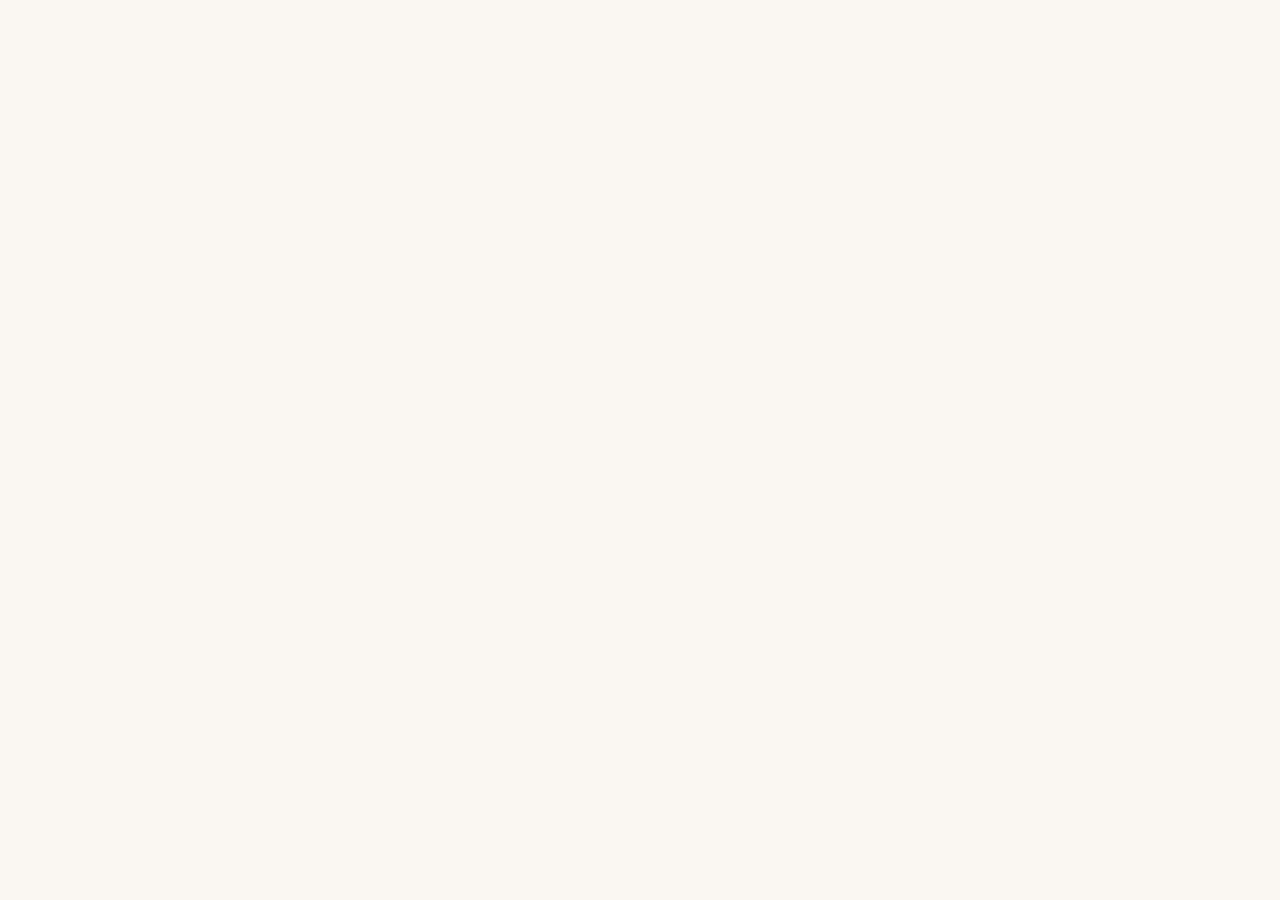
==== about.html @ c1d460ea "Add files via upload" ====
<!-- @dsCard group="Website" viewport="1280x900" name="About" subtitle="Numbered sections, discretion panel, testimonial" -->
<!doctype html><html><head><meta charset="utf-8"><meta name="viewport" content="width=device-width, initial-scale=1"><title>About — Mulberry &amp; Reed</title><link rel="stylesheet" href="styles.css">
<script src="https://unpkg.com/react@18.3.1/umd/react.development.js" integrity="sha384-hD6/rw4ppMLGNu3tX5cjIb+uRZ7UkRJ6BPkLpg4hAu/6onKUg4lLsHAs9EBPT82L" crossorigin="anonymous"></script>
<script src="https://unpkg.com/react-dom@18.3.1/umd/react-dom.development.js" integrity="sha384-u6aeetuaXnQ38mYT8rp6sbXaQe3NL9t+IBXmnYxwkUI2Hw4bsp2Wvmx4yRQF1uAm" crossorigin="anonymous"></script>

<script src="ds-bundle.js"></script><script>window.DS=window.MulberryReedDesignSystem_309c80;</script>
<script src="content.js"></script><script src="site-chrome.js"></script>
<style>@media (max-width:760px){[style*="sticky"]{position:static!important}}</style></head><body><div id="root"></div>
<script src="about-app.js"></script></body></html>
---- styles.css ----
@import url('tokens/fonts.css');
@import url('tokens/fonts-arabic.css');
@import url('tokens/colors.css');
@import url('tokens/typography.css');
@import url('tokens/spacing.css');
@import url('tokens/effects.css');
@import url('tokens/base.css');
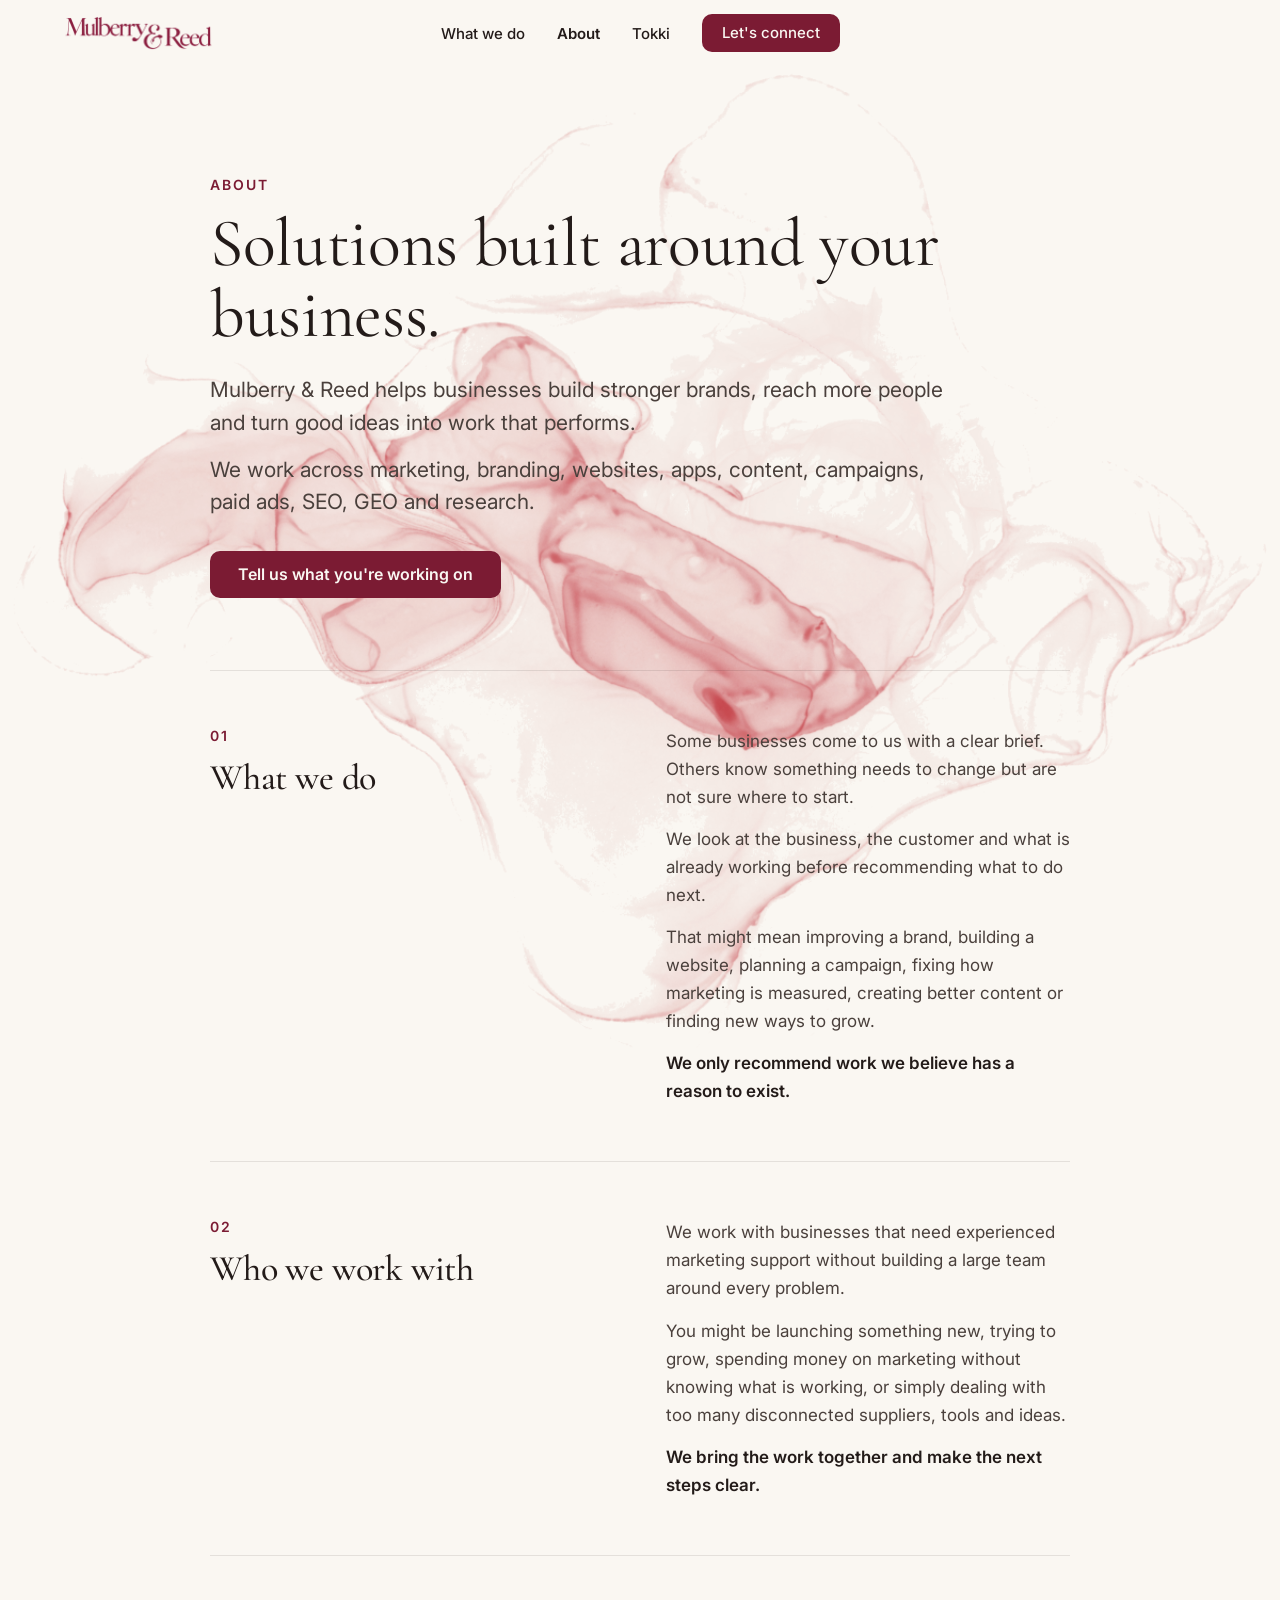
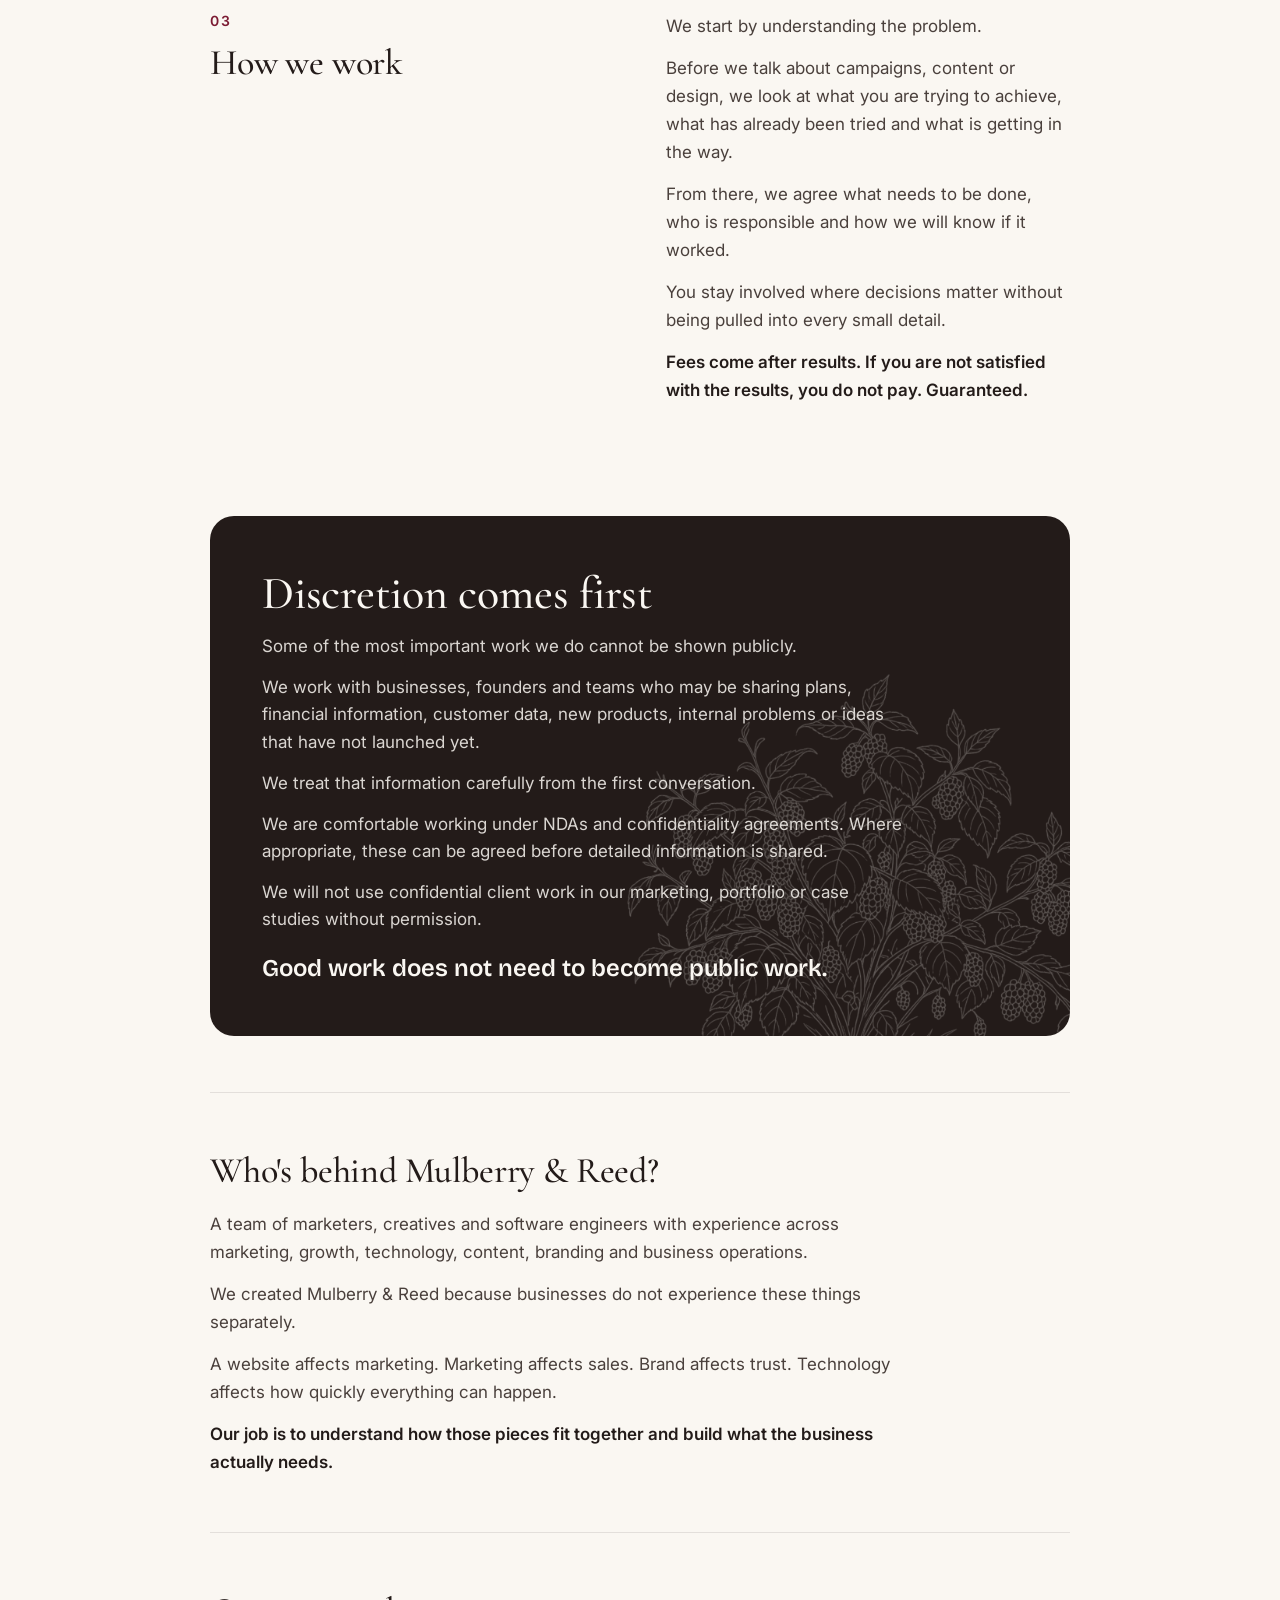
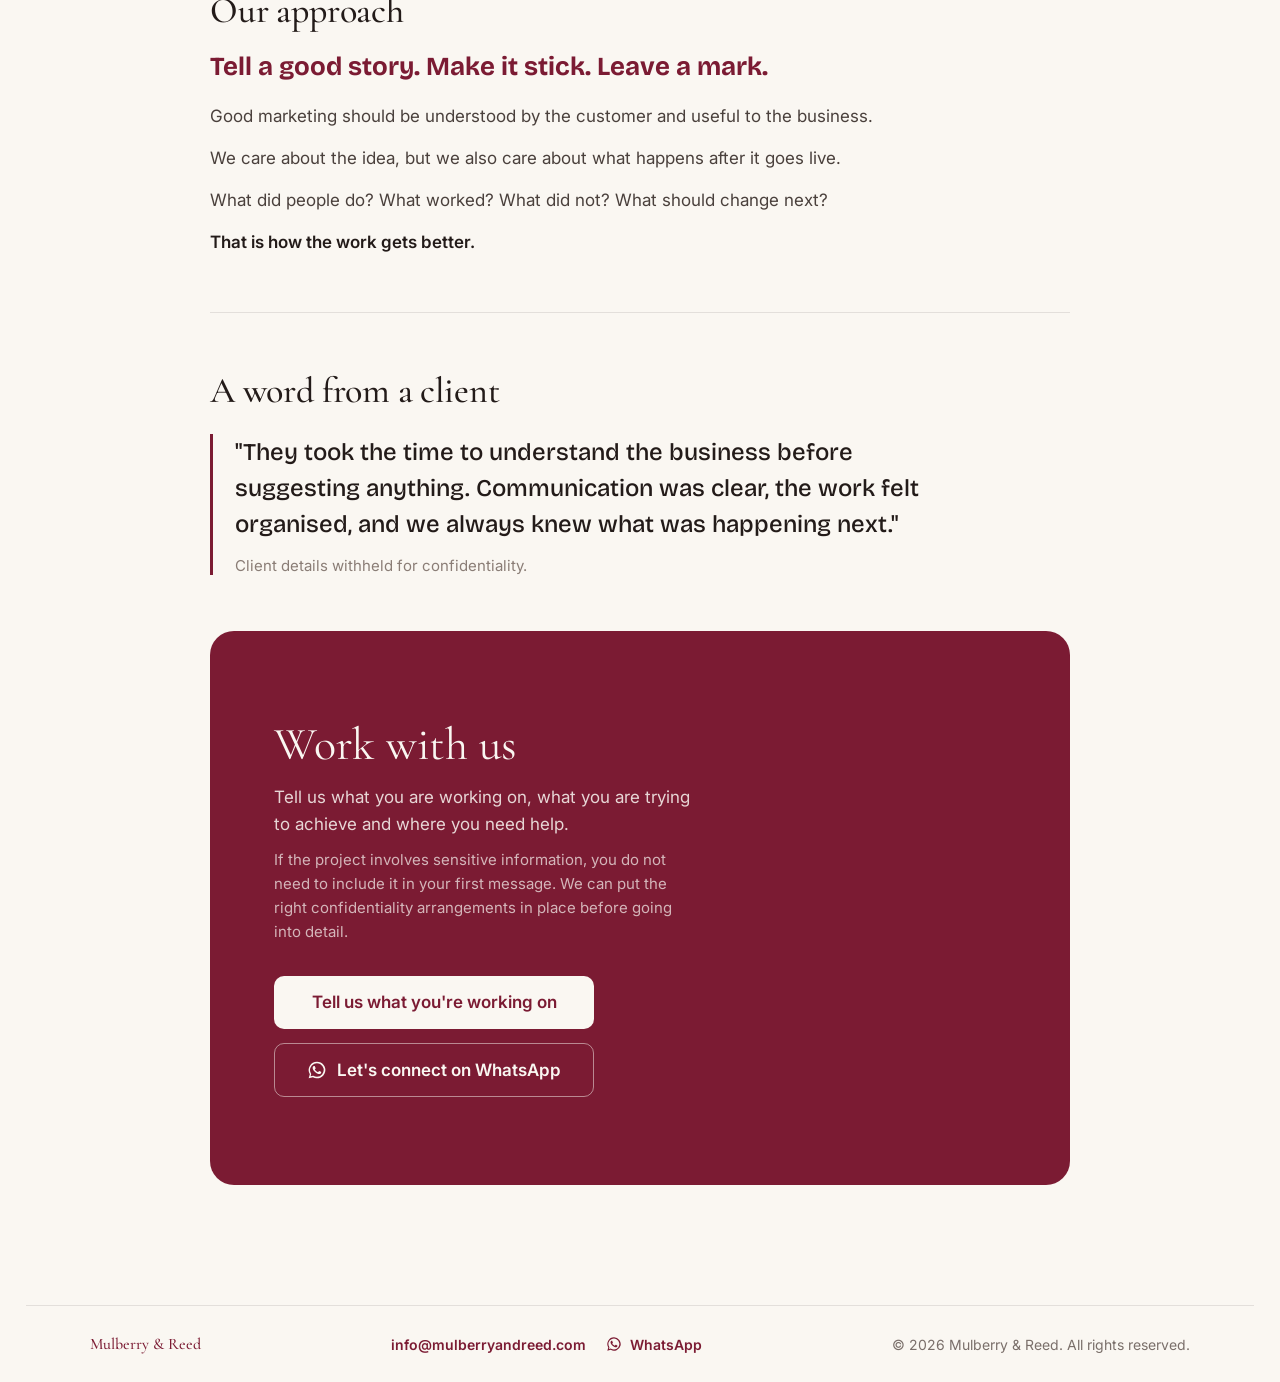
==== commit 56409127: "Replace bundled export with lightweight production build The site was a single 5.7 MB self-extractin" ====
--- a/about.html
+++ b/about.html
@@ -1,9 +1,15 @@
-<!-- @dsCard group="Website" viewport="1280x900" name="About" subtitle="Numbered sections, discretion panel, testimonial" -->
-<!doctype html><html><head><meta charset="utf-8"><meta name="viewport" content="width=device-width, initial-scale=1"><title>About — Mulberry &amp; Reed</title><link rel="stylesheet" href="styles.css">
-<script src="https://unpkg.com/react@18.3.1/umd/react.development.js" integrity="sha384-hD6/rw4ppMLGNu3tX5cjIb+uRZ7UkRJ6BPkLpg4hAu/6onKUg4lLsHAs9EBPT82L" crossorigin="anonymous"></script>
-<script src="https://unpkg.com/react-dom@18.3.1/umd/react-dom.development.js" integrity="sha384-u6aeetuaXnQ38mYT8rp6sbXaQe3NL9t+IBXmnYxwkUI2Hw4bsp2Wvmx4yRQF1uAm" crossorigin="anonymous"></script>
-
-<script src="ds-bundle.js"></script><script>window.DS=window.MulberryReedDesignSystem_309c80;</script>
-<script src="content.js"></script><script src="site-chrome.js"></script>
-<style>@media (max-width:760px){[style*="sticky"]{position:static!important}}</style></head><body><div id="root"></div>
-<script src="about-app.js"></script></body></html>+<!doctype html>
+<html lang="en">
+<head>
+<meta charset="utf-8"><meta name="viewport" content="width=device-width, initial-scale=1">
+<link rel="icon" href="data:image/svg+xml,%3Csvg xmlns=%22http://www.w3.org/2000/svg%22 viewBox=%220 0 100 100%22%3E%3Crect width=%22100%22 height=%22100%22 fill=%22%23FAF7F2%22/%3E%3Ctext x=%2250%22 y=%2262%22 text-anchor=%22middle%22 font-family=%22Georgia,serif%22 font-size=%2234%22 fill=%22%237B1B33%22%3EM%26amp;R%3C/text%3E%3C/svg%3E">
+<link rel="preconnect" href="https://fonts.googleapis.com"><link rel="preconnect" href="https://fonts.gstatic.com" crossorigin>
+<link rel="stylesheet" href="https://fonts.googleapis.com/css2?family=Cormorant+Garamond:ital,wght@0,400;0,500;1,400&family=Inter:wght@400;500;600&family=Bricolage+Grotesque:wght@600&display=swap">
+<title>About — Mulberry &amp; Reed</title>
+<meta name="description" content="Solutions built around your business.">
+  <script type="module" crossorigin src="./assets/about-BhC8G5Dz.js"></script>
+  <link rel="modulepreload" crossorigin href="./assets/Chrome-1E8uDU1o.js">
+  <link rel="stylesheet" crossorigin href="./assets/Chrome-39Fp-Ons.css">
+</head>
+<body><div id="root"></div></body>
+</html>
--- a/assets/Chrome-39Fp-Ons.css
+++ b/assets/Chrome-39Fp-Ons.css
@@ -0,0 +1 @@
+@font-face{font-family:KOSansAr;src:url(./KOSans-Thin-DN9vY0C1.otf) format("opentype");font-weight:100;font-display:block}@font-face{font-family:KOSansAr;src:url(./KOSans-ExtraLight-Nbz1XB18.otf) format("opentype");font-weight:200;font-display:block}@font-face{font-family:KOSansAr;src:url(./KOSans-Light-nRBXGKPF.otf) format("opentype");font-weight:300;font-display:block}@font-face{font-family:KOSansAr;src:url(./KOSans-Regular-B_kNYyw5.otf) format("opentype");font-weight:400;font-display:block}@font-face{font-family:KOSansAr;src:url(./KOSans-Medium-CU_j7t-_.otf) format("opentype");font-weight:500;font-display:block}@font-face{font-family:KOSansAr;src:url(./KOSans-SemiBold-DvAskdR2.otf) format("opentype");font-weight:600;font-display:block}@font-face{font-family:KOSansAr;src:url(./KOSans-Bold-ByOMtQcp.otf) format("opentype");font-weight:700;font-display:block}@font-face{font-family:"Thmanyah Serif Display";src:url(./thmanyahserifdisplay-Medium-CJTlQzg7.otf) format("opentype");font-weight:500;font-display:swap}:root{--font-arabic-display:"Thmanyah Serif Display","Amiri",serif;--font-arabic-text:"Thmanyah Serif Text","Amiri",serif}:root{--paper:#FAF7F2;--ink:#231B19;--ink-2:#4A403C;--ink-3:#6A5F5A;--ink-4:#7A6F6A;--ink-5:#8A7D76;--berry:#7B1B33;--berry-deep:#5E1226;--berry-press:#571022;--rose:#C98A9B;--espresso:#231B19;--espresso-2:#2A211E;--espresso-3:#332824;--oat-1:#EFE8DD;--oat-hover:#F2ECE1;--oat-card:#F1EBE2;--berry-deep-hover:#3F0B18;--ink-article:#3A312E;--oat-2:#E7DDCE;--oat-ink:#A2937F;--mulberry:#2E0F2D;--ripe-berry:#8B1E3F;--red-berry:#C8223F;--pink-berry:#E07A7A;--white-mulberry:#F4E9D7;--leaf-green:#3E7D32;--fresh-leaf:#8FBF5B;--forest-green:#1F4D2B;--deep-mulberry:#180A1A;--plum:#4B1F4A;--berry-pink:#A6385B;--soft-coral:#F2A7A1;--blush:#F9D7D2;--young-leaf:#CFE3A1;--olive:#6B8F3E;--sage:#A7C193;--earth:#3A322A;--stone:#A89B8C;--sand:#E8DDC9;--light:#FAF8F2;--gradient-mulberry:linear-gradient(135deg,#2E0F2D 0%,#8B1E3F 60%,#C8223F 100%);--gradient-berry:linear-gradient(135deg,#C8223F 0%,#F2A7A1 100%);--gradient-leaf:linear-gradient(135deg,#3E7D32 0%,#CFE3A1 100%);--gradient-natural:linear-gradient(135deg,#F4E9D7 0%,#6B8F3E 100%);--surface-page:var(--paper);--surface-dark:var(--espresso);--surface-dark-card:var(--espresso-2);--surface-dark-card-hover:var(--espresso-3);--surface-accent:var(--berry);--surface-placeholder:var(--oat-1);--text-strong:var(--ink);--text-body:var(--ink-2);--text-muted:var(--ink-3);--text-subtle:var(--ink-4);--text-quiet:var(--ink-5);--text-inverse:var(--paper);--text-inverse-muted:rgba(250,247,242,.72);--text-accent:var(--berry);--text-accent-on-dark:var(--rose);--action-primary:var(--berry);--action-primary-hover:var(--berry-press);--action-fg:var(--paper);--border-hairline:rgba(35,27,25,.08);--border-default:rgba(35,27,25,.12);--border-button:rgba(35,27,25,.25);--border-input:rgba(35,27,25,.14);--border-pill:rgba(35,27,25,.16);--border-callout:rgba(94,18,38,.18);--border-on-dark:rgba(250,247,242,.12);--border-on-accent:rgba(250,247,242,.5);--nav-glass:rgba(250,247,242,.92)}:root{--font-display:"Cormorant Garamond",Garamond,"Times New Roman",serif;--font-sans:"Inter",system-ui,sans-serif;--font-accent:"Bricolage Grotesque","Inter",sans-serif;--text-hero:clamp(40px,7.5vw,92px);--text-h2:clamp(28px,4.5vw,52px);--text-h2-panel:clamp(28px,4vw,46px);--text-h3:clamp(21px,2.6vw,26px);--text-card-title:21px;--text-post-title:22px;--text-lead:clamp(18px,2.2vw,23px);--text-about:clamp(17px,1.9vw,20px);--text-body-l:17px;--text-body:16px;--text-body-s:15px;--text-eyebrow:14px;--text-meta:13px;--leading-hero:1.02;--leading-heading:1.08;--leading-title:1.2;--leading-body:1.65;--leading-card:1.55;--tracking-heading:-.005em;--tracking-eyebrow:.14em;--tracking-meta:.08em}:root{--space-1:4px;--space-2:8px;--space-3:14px;--space-4:16px;--space-5:20px;--space-6:28px;--space-7:36px;--space-8:48px;--section-pad-y:clamp(56px,9vw,110px);--section-pad-x:clamp(20px,5vw,64px);--hero-pad-top:clamp(56px,10vw,120px);--column-gap:clamp(32px,6vw,80px);--grid-gap:16px;--container-max:1100px;--sticky-offset:110px}:root{--radius-pill:10px;--radius-panel:24px;--radius-card:16px;--radius-menu:12px;--radius-soft:8px;--radius-round:50%;--shadow-menu:0 18px 30px -18px rgba(35,27,25,.25);--shadow-halo:0 0 18px 14px rgba(250,247,242,.85);--ease-out:cubic-bezier(.22,1,.36,1);--dur-fast:.2s;--dur-base:.25s;--dur-card:.3s;--dur-zoom:.7s;--dur-hero:.9s}html,body{margin:0;padding:0;background:var(--paper);overflow-x:clip}body{font-family:var(--font-sans);color:var(--ink);-webkit-font-smoothing:antialiased}a{color:var(--berry);text-decoration:none}a:hover{color:var(--berry-press)}::selection{background:var(--berry);color:var(--paper)}@keyframes mrHeroIn{0%{opacity:0;transform:translateY(26px)}to{opacity:1;transform:none}}@keyframes mrRise{0%{opacity:0;transform:translateY(34px)}to{opacity:1;transform:none}}@keyframes mrSwayA{0%,to{transform:rotate(0)}50%{transform:rotate(.5deg)}}@keyframes mrSwayB{0%,to{transform:rotate(0)}50%{transform:rotate(-.65deg) translateY(-2px)}}@keyframes mrStainIn{0%{opacity:0}to{opacity:1}}@keyframes mrFallDrop{to{transform:translateY(88px) scale(.9,.7);opacity:.85}}@keyframes mrCaret{0%,45%{opacity:1}50%,to{opacity:0}}.mr-hero{opacity:0;animation:mrHeroIn .9s cubic-bezier(.22,1,.36,1) forwards}@supports (animation-timeline:view()){.mr-reveal{animation:mrRise both;animation-timeline:view();animation-range:entry 5% entry 45%}}.mr-caret{display:inline-block;width:.045em;height:.82em;background:var(--berry);margin-left:.06em;vertical-align:-.08em;animation:mrCaret .9s steps(1) infinite}.mr-plant{position:absolute;bottom:-500px;right:max(-140px,-8vw);width:min(66vw,940px);aspect-ratio:1100/1005;pointer-events:none;z-index:2;-webkit-mask-image:linear-gradient(to right,rgba(0,0,0,0),#000 38%);mask-image:linear-gradient(to right,#0000,#000 38%)}.mr-plant img{position:absolute;top:0;right:0;bottom:0;left:0;width:100%;height:100%;display:block;-webkit-user-select:none;user-select:none;-webkit-user-drag:none}.mr-lean{position:absolute;top:0;right:0;bottom:0;left:0;transition:transform 1.4s cubic-bezier(.33,1,.68,1)}.mr-sway-a{position:absolute;top:0;right:0;bottom:0;left:0;animation:mrSwayA 9s ease-in-out infinite;transform-origin:50% 96%}.mr-sway-b{position:absolute;top:0;right:0;bottom:0;left:0;animation:mrSwayB 6.5s ease-in-out infinite;transform-origin:52% 100%;clip-path:inset(0 0 44% 0)}#top:hover .mr-lean-a{transform:rotate(.45deg)}#top:hover .mr-lean-b{transform:rotate(-.7deg) translateY(-2px)}.mr-berry{position:absolute;width:44px;height:44px;transform:translate(-50%,-50%);background:none;border:none;padding:0;cursor:pointer;pointer-events:auto;border-radius:50%}.mr-stain{position:absolute;mix-blend-mode:multiply;pointer-events:none;animation:mrStainIn .5s ease-out both}.mr-fall{position:absolute;width:11px;height:13px;border-radius:45% 55% 50% 50%/40% 40% 60% 60%;background:radial-gradient(circle at 35% 30%,#7b1b33,#2e0511 70%);animation:mrFallDrop .5s cubic-bezier(.55,0,.85,.4) forwards;pointer-events:none}@media(min-width:761px)and (max-width:1100px){.mr-plant{right:max(-160px,-16vw);width:62vw;bottom:-490px}}@media(max-width:760px){.mr-plant{bottom:-190px;right:-22vw;width:120vw;-webkit-mask-image:linear-gradient(to bottom,rgba(0,0,0,0),#000 16%);mask-image:linear-gradient(to bottom,#0000,#000 16%)}#top{padding-bottom:min(80vw,320px)!important}#top p.mr-hero{background:#faf7f2eb;border-radius:12px;padding:12px 14px}}@media(prefers-reduced-motion:reduce){.mr-hero{animation:none;opacity:1}.mr-reveal,.mr-sway-a,.mr-sway-b{animation:none}.mr-lean{transition:none}.mr-fall{display:none}}
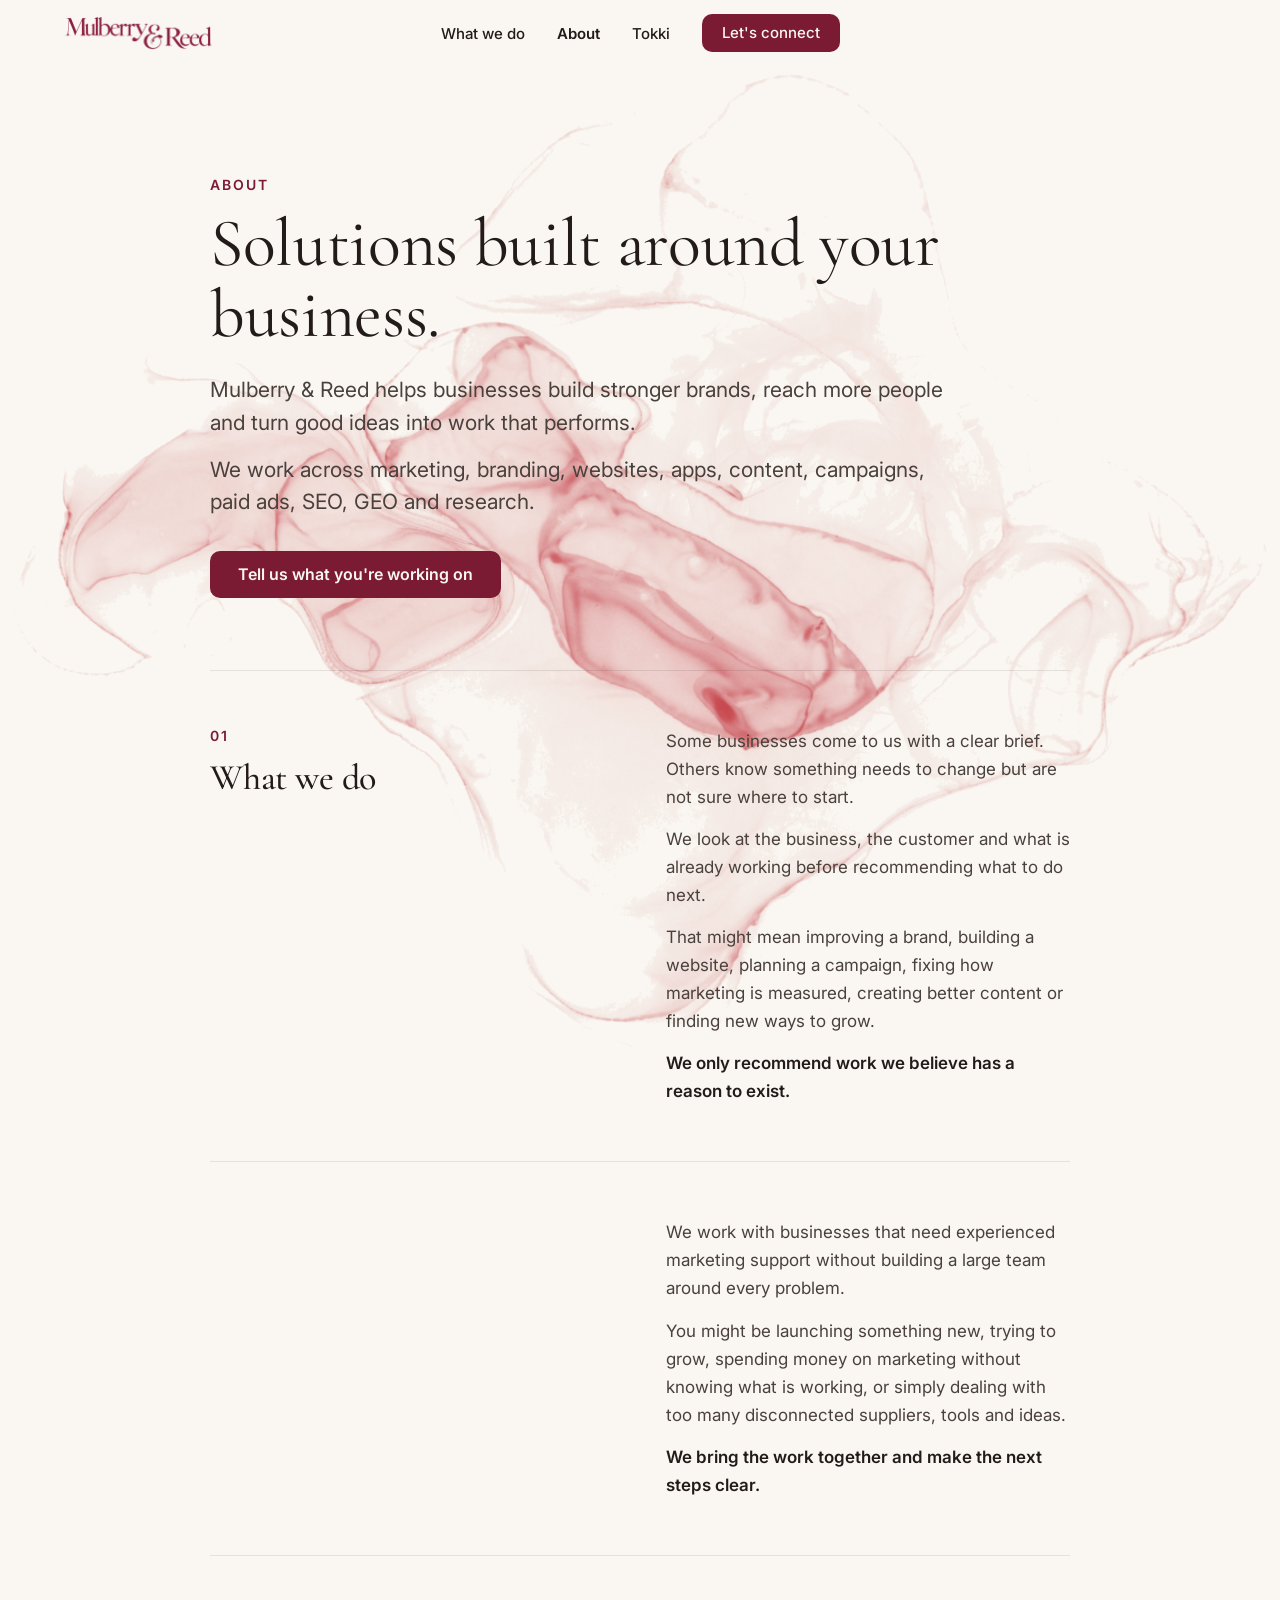
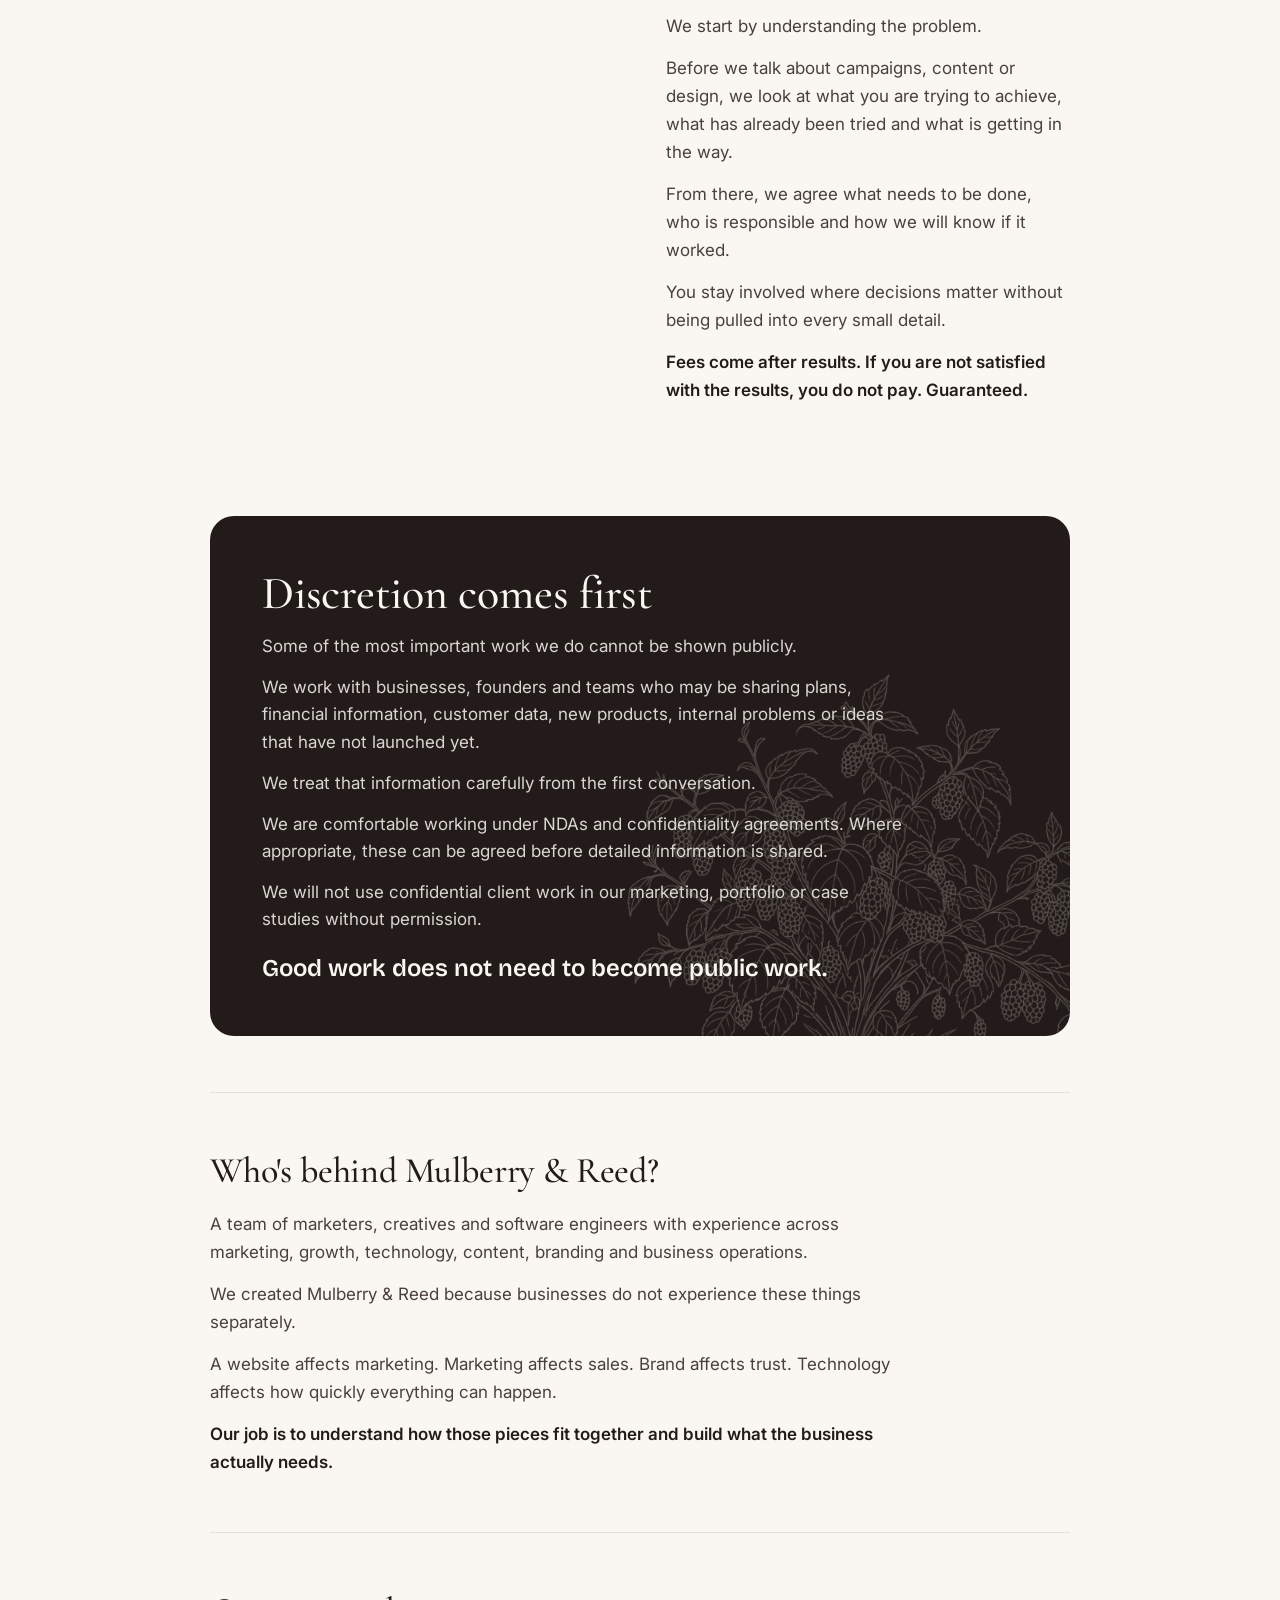
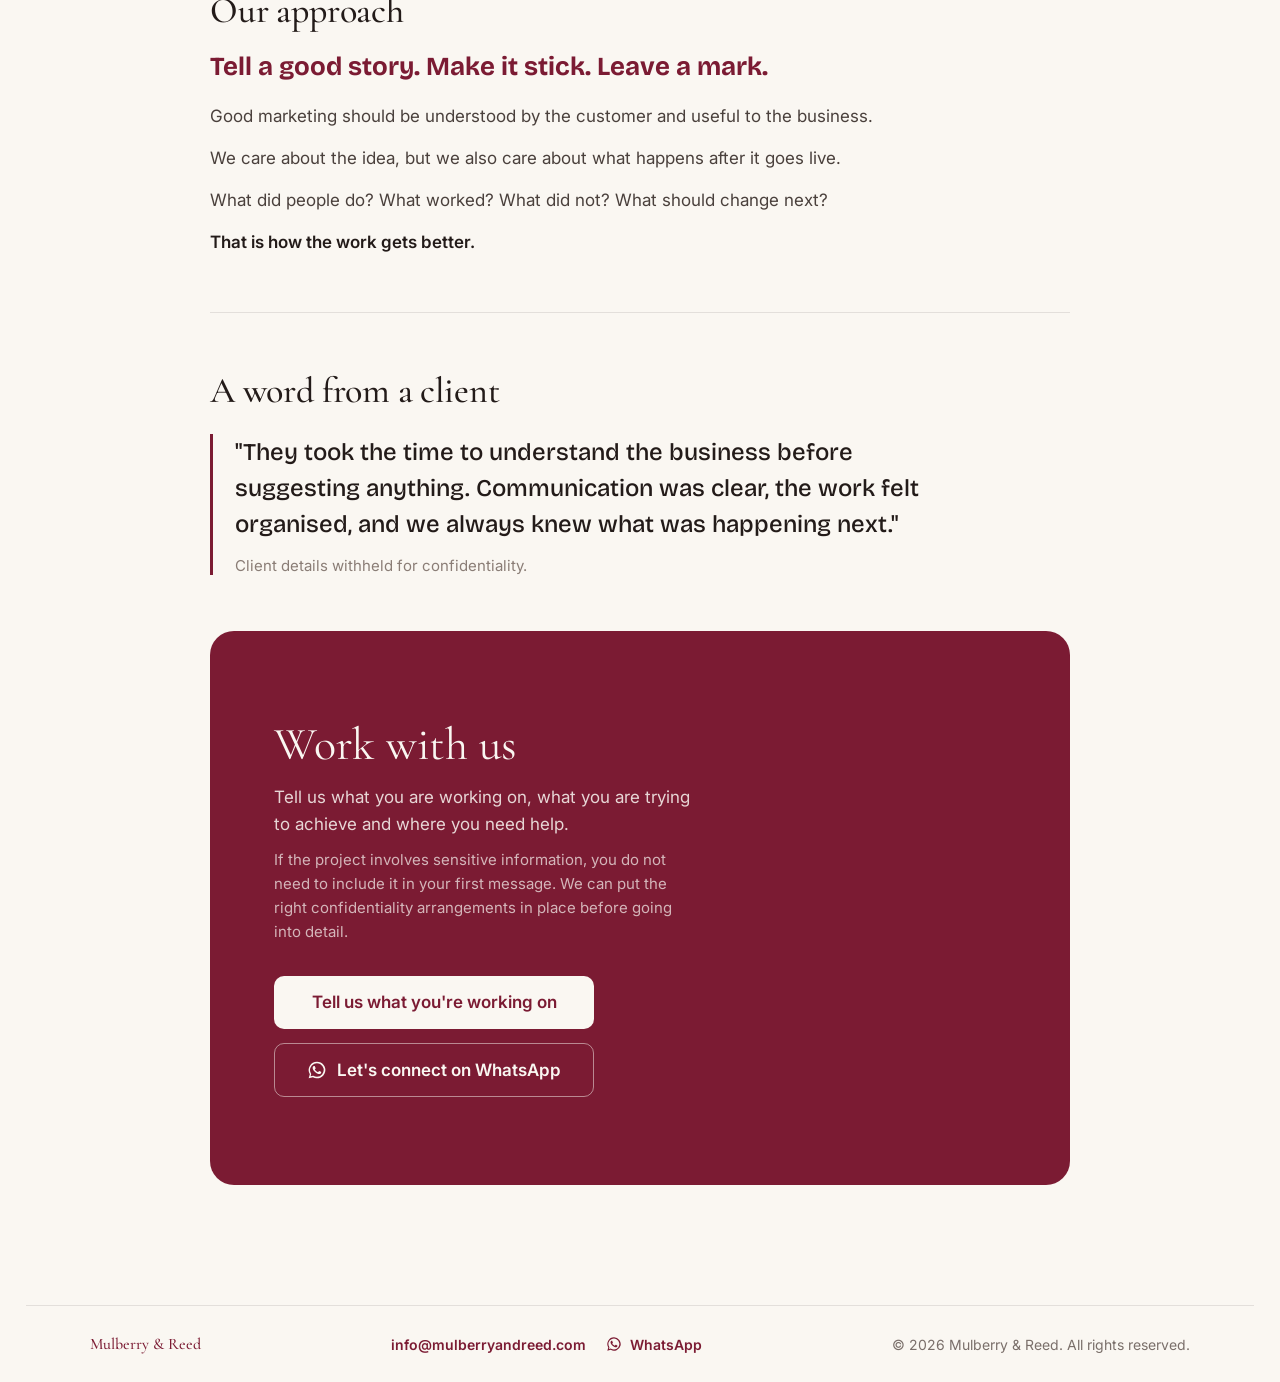
==== commit ac848292: "Centre contact buttons on phones The contact-panel buttons were too wide for the panel on phones and" ====
--- a/about.html
+++ b/about.html
@@ -7,9 +7,9 @@
 <link rel="stylesheet" href="https://fonts.googleapis.com/css2?family=Cormorant+Garamond:ital,wght@0,400;0,500;1,400&family=Inter:wght@400;500;600&family=Bricolage+Grotesque:wght@600&display=swap">
 <title>About — Mulberry &amp; Reed</title>
 <meta name="description" content="Solutions built around your business.">
-  <script type="module" crossorigin src="./assets/about-BhC8G5Dz.js"></script>
-  <link rel="modulepreload" crossorigin href="./assets/Chrome-1E8uDU1o.js">
-  <link rel="stylesheet" crossorigin href="./assets/Chrome-39Fp-Ons.css">
+  <script type="module" crossorigin src="./assets/about-804i3txN.js"></script>
+  <link rel="modulepreload" crossorigin href="./assets/Chrome-De2WkvJo.js">
+  <link rel="stylesheet" crossorigin href="./assets/Chrome-DzkN-UC_.css">
 </head>
 <body><div id="root"></div></body>
 </html>
--- a/assets/Chrome-DzkN-UC_.css
+++ b/assets/Chrome-DzkN-UC_.css
@@ -0,0 +1 @@
+@font-face{font-family:KOSansAr;src:url(./KOSans-Thin-DN9vY0C1.otf) format("opentype");font-weight:100;font-display:block}@font-face{font-family:KOSansAr;src:url(./KOSans-ExtraLight-Nbz1XB18.otf) format("opentype");font-weight:200;font-display:block}@font-face{font-family:KOSansAr;src:url(./KOSans-Light-nRBXGKPF.otf) format("opentype");font-weight:300;font-display:block}@font-face{font-family:KOSansAr;src:url(./KOSans-Regular-B_kNYyw5.otf) format("opentype");font-weight:400;font-display:block}@font-face{font-family:KOSansAr;src:url(./KOSans-Medium-CU_j7t-_.otf) format("opentype");font-weight:500;font-display:block}@font-face{font-family:KOSansAr;src:url(./KOSans-SemiBold-DvAskdR2.otf) format("opentype");font-weight:600;font-display:block}@font-face{font-family:KOSansAr;src:url(./KOSans-Bold-ByOMtQcp.otf) format("opentype");font-weight:700;font-display:block}@font-face{font-family:"Thmanyah Serif Display";src:url(./thmanyahserifdisplay-Medium-CJTlQzg7.otf) format("opentype");font-weight:500;font-display:swap}:root{--font-arabic-display:"Thmanyah Serif Display","Amiri",serif;--font-arabic-text:"Thmanyah Serif Text","Amiri",serif}:root{--paper:#FAF7F2;--ink:#231B19;--ink-2:#4A403C;--ink-3:#6A5F5A;--ink-4:#7A6F6A;--ink-5:#8A7D76;--berry:#7B1B33;--berry-deep:#5E1226;--berry-press:#571022;--rose:#C98A9B;--espresso:#231B19;--espresso-2:#2A211E;--espresso-3:#332824;--oat-1:#EFE8DD;--oat-hover:#F2ECE1;--oat-card:#F1EBE2;--berry-deep-hover:#3F0B18;--ink-article:#3A312E;--oat-2:#E7DDCE;--oat-ink:#A2937F;--mulberry:#2E0F2D;--ripe-berry:#8B1E3F;--red-berry:#C8223F;--pink-berry:#E07A7A;--white-mulberry:#F4E9D7;--leaf-green:#3E7D32;--fresh-leaf:#8FBF5B;--forest-green:#1F4D2B;--deep-mulberry:#180A1A;--plum:#4B1F4A;--berry-pink:#A6385B;--soft-coral:#F2A7A1;--blush:#F9D7D2;--young-leaf:#CFE3A1;--olive:#6B8F3E;--sage:#A7C193;--earth:#3A322A;--stone:#A89B8C;--sand:#E8DDC9;--light:#FAF8F2;--gradient-mulberry:linear-gradient(135deg,#2E0F2D 0%,#8B1E3F 60%,#C8223F 100%);--gradient-berry:linear-gradient(135deg,#C8223F 0%,#F2A7A1 100%);--gradient-leaf:linear-gradient(135deg,#3E7D32 0%,#CFE3A1 100%);--gradient-natural:linear-gradient(135deg,#F4E9D7 0%,#6B8F3E 100%);--surface-page:var(--paper);--surface-dark:var(--espresso);--surface-dark-card:var(--espresso-2);--surface-dark-card-hover:var(--espresso-3);--surface-accent:var(--berry);--surface-placeholder:var(--oat-1);--text-strong:var(--ink);--text-body:var(--ink-2);--text-muted:var(--ink-3);--text-subtle:var(--ink-4);--text-quiet:var(--ink-5);--text-inverse:var(--paper);--text-inverse-muted:rgba(250,247,242,.72);--text-accent:var(--berry);--text-accent-on-dark:var(--rose);--action-primary:var(--berry);--action-primary-hover:var(--berry-press);--action-fg:var(--paper);--border-hairline:rgba(35,27,25,.08);--border-default:rgba(35,27,25,.12);--border-button:rgba(35,27,25,.25);--border-input:rgba(35,27,25,.14);--border-pill:rgba(35,27,25,.16);--border-callout:rgba(94,18,38,.18);--border-on-dark:rgba(250,247,242,.12);--border-on-accent:rgba(250,247,242,.5);--nav-glass:rgba(250,247,242,.92)}:root{--font-display:"Cormorant Garamond",Garamond,"Times New Roman",serif;--font-sans:"Inter",system-ui,sans-serif;--font-accent:"Bricolage Grotesque","Inter",sans-serif;--text-hero:clamp(40px,7.5vw,92px);--text-h2:clamp(28px,4.5vw,52px);--text-h2-panel:clamp(28px,4vw,46px);--text-h3:clamp(21px,2.6vw,26px);--text-card-title:21px;--text-post-title:22px;--text-lead:clamp(18px,2.2vw,23px);--text-about:clamp(17px,1.9vw,20px);--text-body-l:17px;--text-body:16px;--text-body-s:15px;--text-eyebrow:14px;--text-meta:13px;--leading-hero:1.02;--leading-heading:1.08;--leading-title:1.2;--leading-body:1.65;--leading-card:1.55;--tracking-heading:-.005em;--tracking-eyebrow:.14em;--tracking-meta:.08em}:root{--space-1:4px;--space-2:8px;--space-3:14px;--space-4:16px;--space-5:20px;--space-6:28px;--space-7:36px;--space-8:48px;--section-pad-y:clamp(56px,9vw,110px);--section-pad-x:clamp(20px,5vw,64px);--hero-pad-top:clamp(56px,10vw,120px);--column-gap:clamp(32px,6vw,80px);--grid-gap:16px;--container-max:1100px;--sticky-offset:110px}:root{--radius-pill:10px;--radius-panel:24px;--radius-card:16px;--radius-menu:12px;--radius-soft:8px;--radius-round:50%;--shadow-menu:0 18px 30px -18px rgba(35,27,25,.25);--shadow-halo:0 0 18px 14px rgba(250,247,242,.85);--ease-out:cubic-bezier(.22,1,.36,1);--dur-fast:.2s;--dur-base:.25s;--dur-card:.3s;--dur-zoom:.7s;--dur-hero:.9s}html,body{margin:0;padding:0;background:var(--paper);overflow-x:clip}body{font-family:var(--font-sans);color:var(--ink);-webkit-font-smoothing:antialiased}a{color:var(--berry);text-decoration:none}a:hover{color:var(--berry-press)}::selection{background:var(--berry);color:var(--paper)}@keyframes mrHeroIn{0%{opacity:0;transform:translateY(26px)}to{opacity:1;transform:none}}@keyframes mrRise{0%{opacity:0;transform:translateY(34px)}to{opacity:1;transform:none}}@keyframes mrSwayA{0%,to{transform:rotate(0)}50%{transform:rotate(.5deg)}}@keyframes mrSwayB{0%,to{transform:rotate(0)}50%{transform:rotate(-.65deg) translateY(-2px)}}@keyframes mrStainIn{0%{opacity:0}to{opacity:1}}@keyframes mrFallDrop{to{transform:translateY(88px) scale(.9,.7);opacity:.85}}@keyframes mrCaret{0%,45%{opacity:1}50%,to{opacity:0}}.mr-hero{opacity:0;animation:mrHeroIn .9s cubic-bezier(.22,1,.36,1) forwards}@supports (animation-timeline:view()){.mr-reveal{animation:mrRise both;animation-timeline:view();animation-range:entry 5% entry 45%}}.mr-caret{display:inline-block;width:.045em;height:.82em;background:var(--berry);margin-left:.06em;vertical-align:-.08em;animation:mrCaret .9s steps(1) infinite}.mr-plant{position:absolute;bottom:-500px;right:max(-140px,-8vw);width:min(66vw,940px);aspect-ratio:1100/1005;pointer-events:none;z-index:2;-webkit-mask-image:linear-gradient(to right,rgba(0,0,0,0),#000 38%);mask-image:linear-gradient(to right,#0000,#000 38%)}.mr-plant img{position:absolute;top:0;right:0;bottom:0;left:0;width:100%;height:100%;display:block;-webkit-user-select:none;user-select:none;-webkit-user-drag:none}.mr-lean{position:absolute;top:0;right:0;bottom:0;left:0;transition:transform 1.4s cubic-bezier(.33,1,.68,1)}.mr-sway-a{position:absolute;top:0;right:0;bottom:0;left:0;animation:mrSwayA 9s ease-in-out infinite;transform-origin:50% 96%}.mr-sway-b{position:absolute;top:0;right:0;bottom:0;left:0;animation:mrSwayB 6.5s ease-in-out infinite;transform-origin:52% 100%;clip-path:inset(0 0 44% 0)}#top:hover .mr-lean-a{transform:rotate(.45deg)}#top:hover .mr-lean-b{transform:rotate(-.7deg) translateY(-2px)}.mr-berry{position:absolute;width:44px;height:44px;transform:translate(-50%,-50%);background:none;border:none;padding:0;cursor:pointer;pointer-events:auto;border-radius:50%}.mr-stain{position:absolute;mix-blend-mode:multiply;pointer-events:none;animation:mrStainIn .5s ease-out both}.mr-fall{position:absolute;width:11px;height:13px;border-radius:45% 55% 50% 50%/40% 40% 60% 60%;background:radial-gradient(circle at 35% 30%,#7b1b33,#2e0511 70%);animation:mrFallDrop .5s cubic-bezier(.55,0,.85,.4) forwards;pointer-events:none}@media(min-width:761px)and (max-width:1100px){.mr-plant{right:max(-160px,-16vw);width:62vw;bottom:-490px}}@media(max-width:760px){.mr-plant{bottom:-190px;right:-22vw;width:120vw;-webkit-mask-image:linear-gradient(to bottom,rgba(0,0,0,0),#000 16%);mask-image:linear-gradient(to bottom,#0000,#000 16%)}#top{padding-bottom:min(80vw,320px)!important}#top p.mr-hero{background:#faf7f2eb;border-radius:12px;padding:12px 14px}}@media(prefers-reduced-motion:reduce){.mr-hero{animation:none;opacity:1}.mr-reveal,.mr-sway-a,.mr-sway-b{animation:none}.mr-lean{transition:none}.mr-fall{display:none}}@media(max-width:760px){[style*="position: sticky"]:not(nav){position:static!important}}@media(max-width:760px){#contact>div>div:last-child{width:100%;align-items:stretch!important}#contact>div>div:last-child>a{white-space:normal!important;padding-left:12px!important;padding-right:12px!important}}
